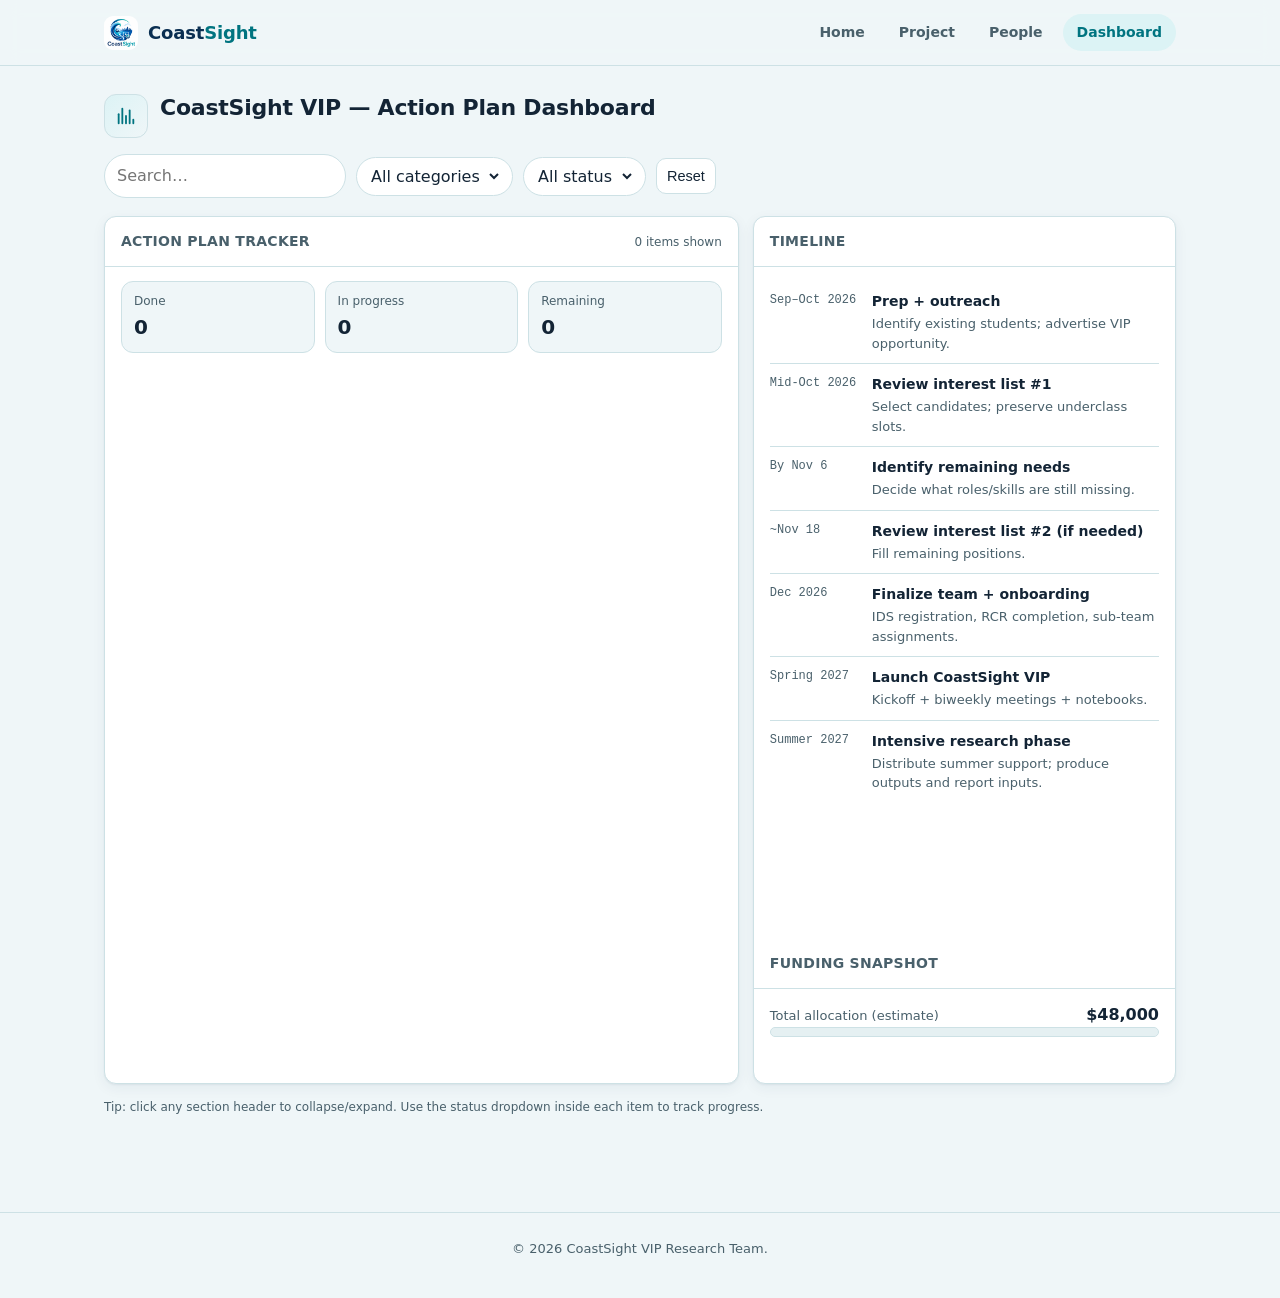
==== dashboard/index.html @ 3f614a1f "fix css" ====
<!doctype html>
<html lang="en">
<head>
  <meta charset="utf-8" />
  <meta name="viewport" content="width=device-width,initial-scale=1" />
  <title>Action Plan Dashboard — CoastSight</title>
  <meta name="description" content="Live task tracker, timeline, and funding snapshot for the CoastSight VIP research team." />
  <link rel="icon" href="../assets/logo-small.png" />
  <link rel="stylesheet" href="../assets/style.css" />
  <style>
    :root{
      --surface:#FFFFFF; --surface2:#E5F0F2; --border:#CDE1E5;
      --text:#132435; --muted:#49606B; --blue:#007480; --blueSoft:#DCF3F5;
      --green:#307855; --greenSoft:#E3F3EB; --orange:#965B27; --orangeSoft:#F8E9DA;
      --red:#BF392C; --redSoft:#FBE6E3;
      --radius:12px;
      --shadow:0 1px 2px rgba(10,47,82,.06), 0 4px 14px rgba(10,47,82,.06);
      --mono: ui-monospace, SFMono-Regular, Menlo, Monaco, Consolas, "Liberation Mono", "Courier New", monospace;
    }
    body{ line-height:1.5; }
    .wrap{ max-width:1120px; margin:0 auto; padding:28px 24px 48px; }
    .crumbs{ font-size:13px; color:var(--muted); margin-bottom:14px; }
    .crumbs a{ text-decoration:none; color:var(--muted); }
    .crumbs a:hover{ color:var(--blue); }

    .pageintro{
      display:flex; gap:16px; align-items:flex-start; justify-content:space-between;
      margin-bottom:18px; flex-wrap:wrap;
    }
    .title{ display:flex; gap:12px; align-items:flex-start; }
    .mark{
      width:44px; height:44px; border-radius:12px;
      background:linear-gradient(135deg, var(--blueSoft), transparent);
      border:1px solid var(--border);
      display:grid; place-items:center;
    }
    .mark svg{ width:22px; height:22px; color:var(--blue); }
    h1{ font-size:22px; line-height:1.25; margin:0; letter-spacing:-.01em; }
    .sub{ color:var(--muted); font-size:14px; margin-top:6px; }

    .toolbar{
      display:flex; gap:10px; align-items:center; flex-wrap:wrap; justify-content:flex-end;
    }
    .pill{
      background:var(--surface); border:1px solid var(--border); border-radius:999px;
      padding:8px 10px; display:flex; gap:8px; align-items:center;
    }
    .pill input, .pill select{
      font:inherit; color:var(--text); background:transparent; border:0; outline:0;
    }
    .pill input{ width:220px; }
    .pill select{ padding-right:6px; }
    .btn{
      border:1px solid var(--border); background:var(--surface); color:var(--text);
      border-radius:10px; padding:9px 10px; cursor:pointer;
      box-shadow:none; font-weight:500;
    }
    .btn:hover{ background:var(--surface2); }

    .grid{ display:grid; grid-template-columns: 1.2fr .8fr; gap:14px; margin-top:14px; }
    @media (max-width: 980px){ .grid{ grid-template-columns:1fr; } .pill input{ width:160px; } }

    .card{
      background:var(--surface); border:1px solid var(--border); border-radius:var(--radius);
      box-shadow:var(--shadow); overflow:hidden; padding:0;
    }
    .cardHead{ padding:14px 16px; display:flex; justify-content:space-between; align-items:center; gap:10px; border-bottom:1px solid var(--border); }
    .cardHead h2{ margin:0; font-size:14px; letter-spacing:.02em; text-transform:uppercase; color:var(--muted); }

    .bottomSection {
      margin-top: 120px; /* ≈ height of the two removed rows + bars + note line */
      margin-bottom: 30px;
    }

    .metrics{ display:grid; grid-template-columns: repeat(3, 1fr); gap:10px; padding:14px 16px; }
    .metric{ background:var(--bg); border:1px solid var(--border); border-radius:12px; padding:10px 12px; }
    .metric .k{ font-size:12px; color:var(--muted); }
    .metric .v{ font-size:20px; font-weight:650; margin-top:2px; letter-spacing:-.02em; }

    .list{ padding:4px 6px 10px; }
    details{ border-radius:12px; margin:8px; border:1px solid var(--border); background:var(--bg); }
    summary{
      list-style:none; cursor:pointer; padding:12px 12px; display:flex; align-items:center; justify-content:space-between; gap:10px;
    }
    summary::-webkit-details-marker{ display:none; }
    .sumLeft{ display:flex; align-items:center; gap:10px; min-width:0; }
    .tag{ font-size:12px; padding:4px 8px; border-radius:999px; border:1px solid var(--border); background:var(--surface); color:var(--muted); white-space:nowrap; }
    .sumTitle{ font-weight:600; font-size:14px; overflow:hidden; text-overflow:ellipsis; white-space:nowrap; }
    .sumMeta{ display:flex; gap:8px; align-items:center; }

    .items{ padding:0 12px 12px; display:grid; gap:8px; }
    .item{
      display:grid; grid-template-columns: 20px 1fr; gap:10px; align-items:flex-start;
      padding:10px 10px; border-radius:12px; border:1px solid var(--border); background:var(--surface);
    }
    .item input[type="checkbox"]{ width:18px; height:18px; margin-top:2px; }
    .itemTitle{ font-weight:600; font-size:14px; }
    .itemDesc{ font-size:13px; color:var(--muted); margin-top:2px; }
    .itemRow{ display:flex; gap:8px; flex-wrap:wrap; margin-top:8px; align-items:center; }
    .select{
      border:1px solid var(--border); background:var(--bg); color:var(--text);
      border-radius:10px; padding:6px 8px; font:inherit; font-size:13px;
    }
    .small{ font-size:12px; color:var(--muted); }

    .statusBadge{ font-size:12px; padding:4px 8px; border-radius:999px; border:1px solid transparent; }
    .sTodo{ background:var(--orangeSoft); border-color:color-mix(in srgb, var(--orange) 35%, transparent); color:var(--orange); }
    .sDoing{ background:var(--blueSoft); border-color:color-mix(in srgb, var(--blue) 35%, transparent); color:var(--blue); }
    .sDone{ background:var(--greenSoft); border-color:color-mix(in srgb, var(--green) 35%, transparent); color:var(--green); }
    .sBlocked{ background:var(--redSoft); border-color:color-mix(in srgb, var(--red) 35%, transparent); color:var(--red); }

    .timeline{ padding:14px 16px 16px; }
    .tItem{ display:grid; grid-template-columns: 92px 1fr; gap:10px; padding:10px 0; border-bottom:1px solid var(--border); }
    .tItem:last-child{ border-bottom:0; }
    .tWhen{ font-family:var(--mono); font-size:12px; color:var(--muted); }
    .tWhat{ font-size:14px; font-weight:600; }
    .tNote{ font-size:13px; color:var(--muted); margin-top:2px; }

    .budget{ padding:14px 16px 16px; display:grid; gap:12px; }
    .bar{ height:10px; border-radius:999px; background:var(--surface2); overflow:hidden; border:1px solid var(--border); }
    .bar > div{ height:100%; background:var(--blue); width:0%; }
    .bRow{ display:flex; justify-content:space-between; gap:10px; align-items:baseline; }
    .bRow .k{ color:var(--muted); font-size:13px; }
    .bRow .v{ font-weight:650; }
    .note{ font-size:12px; color:var(--muted); }

    .pagefooter{ margin-top:14px; color:var(--muted); font-size:12px; }
    .srOnly{ position:absolute; left:-9999px; }
  </style>
</head>
<body>

  <header class="site-header">
    <nav class="site-nav">
      <a class="brand" href="https://speedlab-git.github.io/coastsight/index.html">
        <img src="../assets/logo-small.png" alt="CoastSight logo" />
        <span class="word"><b>Coast</b><span>Sight</span></span>
      </a>
      <div class="nav-links">
        <a href="../index.html">Home</a>
        <a href="../project/index.html">Project</a>
        <a href="../people/index.html">People</a>
        <a href="../dashboard/index.html" class="active">Dashboard</a>
      </div>
    </nav>
  </header>

  <div class="wrap">

    <div class="pageintro">
      <div class="title">
        <div class="mark" aria-hidden="true">
          <svg viewBox="0 0 24 24" fill="none" stroke="currentColor" stroke-width="2" stroke-linecap="round" stroke-linejoin="round">
            <path d="M4 20V10"/>
            <path d="M8 20V4"/>
            <path d="M12 20v-8"/>
            <path d="M16 20V6"/>
            <path d="M20 20v-4"/>
          </svg>
        </div>
        <div>
          <h1>CoastSight VIP — Action Plan Dashboard</h1>
        </div>
      </div>

      <div class="toolbar" role="region" aria-label="Dashboard controls">
        <div class="pill" title="Search tasks and milestones">
          <label class="srOnly" for="q">Search</label>
          <input id="q" placeholder="Search…" autocomplete="off" />
        </div>
        <div class="pill" title="Filter by category">
          <label class="srOnly" for="cat">Category</label>
          <select id="cat">
            <option value="all">All categories</option>
            <option value="Immediate">Immediate</option>
            <option value="Recruitment">Recruitment</option>
            <option value="Launch">Launch</option>
            <option value="Summer">Summer</option>
            <option value="Budget">Budget</option>
          </select>
        </div>
        <div class="pill" title="Filter by status">
          <label class="srOnly" for="status">Status</label>
          <select id="status">
            <option value="all">All status</option>
            <option value="Todo">Todo</option>
            <option value="Doing">Doing</option>
            <option value="Done">Done</option>
            <option value="Blocked">Blocked</option>
          </select>
        </div>
        <button class="btn" id="reset">Reset</button>
      </div>
    </div>

    <div class="grid">
      <section class="card" aria-label="Task tracker">
        <div class="cardHead">
          <h2>Action plan tracker</h2>
          <div class="small"><span id="count">0</span> items shown</div>
        </div>
        <div class="metrics" aria-label="Progress metrics">
          <div class="metric"><div class="k">Done</div><div class="v" id="mDone">0</div></div>
          <div class="metric"><div class="k">In progress</div><div class="v" id="mDoing">0</div></div>
          <div class="metric"><div class="k">Remaining</div><div class="v" id="mTodo">0</div></div>
        </div>
        <div class="list" id="taskList"></div>
      </section>

      <aside class="card" aria-label="Timeline and budget">
        <div class="cardHead"><h2>Timeline</h2></div>
        <div class="timeline" id="timeline"></div>

        <div class="bottomSection">
          <div class="cardHead"><h2>Funding snapshot</h2></div>
          <div class="budget">
            <div>
              <div class="bRow"><div class="k">Total allocation (estimate)</div><div class="v" id="bTotal">$48,000</div></div>
              <div class="bar" aria-hidden="true"><div id="bTotalBar"></div></div>
            </div>
          </div>
        </div>
      </aside>
    </div>

    <div class="pagefooter">
      Tip: click any section header to collapse/expand. Use the status dropdown inside each item to track progress.
    </div>
  </div>

  <footer class="site-footer">
    <div class="container">
      <div>© 2026 CoastSight VIP Research Team.</div>
    </div>
  </footer>

<script>
(() => {
  const STORAGE_KEY = 'coastsight_vip_dashboard_v1';

  const DEFAULT = {
    budget: { total: 48000, mentor: 1500, travel: 0 },
    tasks: [
      // Immediate
      { id:'compliance', cat:'Immediate', title:'Confirm compliance "green check" status', desc:'Verify IRB/IACUC/IBC or exemption; required before spending.', status:'Done', done:true },
      { id:'budget-confirm', cat:'Budget', title:'Confirm exact budget + spending deadlines', desc:'Cost-share vs FIPSE deadlines; verify final total with Yami.', status:'Todo', done:false },
      { id:'peer-mentor', cat:'Immediate', title:'Select a paid peer mentor', desc:'~$1,500; ~5 hrs/week; liaison + onboarding + reminders.', status:'Todo', done:false },
      { id:'existing-students', cat:'Immediate', title:'Identify existing students as initial leaders', desc:'Optionally send names directly to VIP office.', status:'Todo', done:false },
      { id:'half-semester', cat:'Immediate', title:'Notify VIP office if any senior needs half-semester start', desc:'Enable second-half Fall 2026 participation to meet 2-semester requirement.', status:'Todo', done:false },

      // Recruitment
      { id:'review-list-1', cat:'Recruitment', title:'Review first interest list (mid-October)', desc:'Mark accepts; ensure 5–7 freshmen/sophomores reserved.', status:'Todo', done:false },
      { id:'review-list-2', cat:'Recruitment', title:'Review second candidate group (around Nov 18, if needed)', desc:'Fill remaining needs; confirm team size ~12–20.', status:'Todo', done:false },
      { id:'finalize-team', cat:'Recruitment', title:'Finalize team in December', desc:'Confirm IDS registration, RCR, assignments, onboarding plan.', status:'Todo', done:false },

      // Launch
      { id:'kickoff', cat:'Launch', title:'Run Spring 2027 kickoff meeting', desc:'Set meeting calendar, roles, sub-teams, and initial deliverables.', status:'Todo', done:false },
      { id:'biweekly', cat:'Launch', title:'Run biweekly meetings (60 min format)', desc:'Announcements, sub-team updates, coordination, research discussion/training.', status:'Todo', done:false },
      { id:'notebooks', cat:'Launch', title:'Establish weekly research notebook expectations', desc:'Weekly entry: work, experiments, results, papers, issues, outputs, next steps.', status:'Todo', done:false },

      // Summer
      { id:'summer-plan', cat:'Summer', title:'Plan Summer 2027 support distribution', desc:'Consider many small awards vs few large awards; align with project maturity.', status:'Todo', done:false },
      { id:'annual-report', cat:'Summer', title:'Prepare annual report (next summer)', desc:'Track students, outputs, grants, datasets/software, partnerships, lessons learned.', status:'Todo', done:false },
    ],
    timeline: [
      { when:'Sep–Oct 2026', what:'Prep + outreach', note:'Identify existing students; advertise VIP opportunity.' },
      { when:'Mid-Oct 2026', what:'Review interest list #1', note:'Select candidates; preserve underclass slots.' },
      { when:'By Nov 6', what:'Identify remaining needs', note:'Decide what roles/skills are still missing.' },
      { when:'~Nov 18', what:'Review interest list #2 (if needed)', note:'Fill remaining positions.' },
      { when:'Dec 2026', what:'Finalize team + onboarding', note:'IDS registration, RCR completion, sub-team assignments.' },
      { when:'Spring 2027', what:'Launch CoastSight VIP', note:'Kickoff + biweekly meetings + notebooks.' },
      { when:'Summer 2027', what:'Intensive research phase', note:'Distribute summer support; produce outputs and report inputs.' },
    ]
  };

  const el = (id) => document.getElementById(id);
  const qEl = el('q');
  const catEl = el('cat');
  const statusEl = el('status');
  const resetEl = el('reset');

  function loadState(){
    try{
      const raw = localStorage.getItem(STORAGE_KEY);
      if(!raw) return structuredClone(DEFAULT);
      const parsed = JSON.parse(raw);
      return {
        budget: { ...DEFAULT.budget, ...(parsed.budget||{}) },
        tasks: Array.isArray(parsed.tasks) ? parsed.tasks : structuredClone(DEFAULT.tasks),
        timeline: Array.isArray(parsed.timeline) ? parsed.timeline : structuredClone(DEFAULT.timeline),
      };
    } catch { return structuredClone(DEFAULT); }
  }

  function saveState(){ localStorage.setItem(STORAGE_KEY, JSON.stringify(state)); }

  function badge(status){
    const cls = status==='Done'?'sDone': status==='Doing'?'sDoing': status==='Blocked'?'sBlocked':'sTodo';
    return `<span class="statusBadge ${cls}">${status}</span>`;
  }

  function computeMetrics(tasks){
    const done = tasks.filter(t=>t.status==='Done').length;
    const doing = tasks.filter(t=>t.status==='Doing').length;
    const todo = tasks.filter(t=>t.status!=='Done').length - doing; // remaining excluding doing
    return { done, doing, todo };
  }

  function renderTimeline(){
    const host = el('timeline');
    host.innerHTML = state.timeline.map(t => `
      <div class="tItem">
        <div class="tWhen">${escapeHtml(t.when)}</div>
        <div>
          <div class="tWhat">${escapeHtml(t.what)}</div>
          <div class="tNote">${escapeHtml(t.note||'')}</div>
        </div>
      </div>
    `).join('');
  }

  function renderBudget(){
    const { total, mentor, travel } = state.budget;
    el('bTotal').textContent = money(total);
    el('bMentor').textContent = money(mentor);
    el('bTravel').textContent = money(travel);

    const pct = (v) => Math.max(0, Math.min(100, total ? (v/total*100) : 0));
    el('bTotalBar').style.width = '100%';
    el('bMentorBar').style.width = pct(mentor) + '%';
    el('bTravelBar').style.width = pct(travel) + '%';
  }

  function filterTasks(){
    const q = (qEl.value||'').trim().toLowerCase();
    const cat = catEl.value;
    const st = statusEl.value;
    return state.tasks.filter(t => {
      const matchQ = !q || (t.title+t.desc+t.cat).toLowerCase().includes(q);
      const matchCat = cat==='all' || t.cat===cat;
      const matchSt = st==='all' || t.status===st;
      return matchQ && matchCat && matchSt;
    });
  }

  function renderTasks(){
    const tasks = filterTasks();
    const host = el('taskList');

    const grouped = groupBy(tasks, t=>t.cat);
    const order = ['Immediate','Recruitment','Launch','Summer','Budget'];

    host.innerHTML = order
      .filter(cat => grouped[cat]?.length)
      .map(cat => {
        const items = grouped[cat];
        const open = cat==='Immediate';
        return `
          <details ${open?'open':''} data-cat="${cat}">
            <summary>
              <div class="sumLeft">
                <span class="tag">${escapeHtml(cat)}</span>
                <div class="sumTitle">${items.length} item${items.length===1?'':'s'}</div>
              </div>
              <div class="sumMeta small">${badge(catStatus(items))}</div>
            </summary>
            <div class="items">
              ${items.map(renderTask).join('')}
            </div>
          </details>
        `;
      }).join('');

    el('count').textContent = tasks.length;

    const m = computeMetrics(state.tasks);
    el('mDone').textContent = m.done;
    el('mDoing').textContent = m.doing;
    el('mTodo').textContent = m.todo;

    // wire task events
    host.querySelectorAll('[data-task-id]').forEach(row => {
      const id = row.getAttribute('data-task-id');
      const t = state.tasks.find(x => x.id===id);
      if(!t) return;

      const cb = row.querySelector('input[type="checkbox"]');
      const sel = row.querySelector('select');
      const title = row.querySelector('[contenteditable="true"]');
      const desc = row.querySelector('[data-desc][contenteditable="true"]');

      cb.addEventListener('change', () => {
        t.done = cb.checked;
        t.status = cb.checked ? 'Done' : (t.status==='Done' ? 'Todo' : t.status);
        sel.value = t.status;
        saveState();
        renderTasks();
      });

      sel.addEventListener('change', () => {
        t.status = sel.value;
        t.done = (t.status==='Done');
        cb.checked = t.done;
        saveState();
        renderTasks();
      });

      const onEdit = (node, key) => {
        node.addEventListener('blur', () => {
          t[key] = node.textContent.trim();
          saveState();
          renderTasks();
        });
        node.addEventListener('keydown', (e) => {
          if(e.key==='Enter') { e.preventDefault(); node.blur(); }
        });
      };
      onEdit(title, 'title');
      onEdit(desc, 'desc');
    });
  }

  function renderTask(t){
    return `
      <div class="item" data-task-id="${escapeAttr(t.id)}">
        <input type="checkbox" ${t.status==='Done' || t.done ? 'checked' : ''} aria-label="Mark done" />
        <div>
          <div class="itemTitle" contenteditable="true" spellcheck="false">${escapeHtml(t.title)}</div>
          <div class="itemDesc" data-desc contenteditable="true" spellcheck="false">${escapeHtml(t.desc||'')}</div>
          <div class="itemRow">
            <span class="tag">${escapeHtml(t.cat)}</span>
            <select class="select" aria-label="Status">
              ${['Todo','Doing','Done','Blocked'].map(s => `<option ${s===t.status?'selected':''}>${s}</option>`).join('')}
            </select>
            <span class="small">id: <span style="font-family:var(--mono)">${escapeHtml(t.id)}</span></span>
          </div>
        </div>
      </div>
    `;
  }

  function catStatus(items){
    if(items.every(i=>i.status==='Done')) return 'Done';
    if(items.some(i=>i.status==='Blocked')) return 'Blocked';
    if(items.some(i=>i.status==='Doing')) return 'Doing';
    return 'Todo';
  }

  function groupBy(arr, fn){
    return arr.reduce((acc, x) => {
      const k = fn(x);
      acc[k] = acc[k] || [];
      acc[k].push(x);
      return acc;
    }, {});
  }

  function money(v){
    return new Intl.NumberFormat('en-US', { style:'currency', currency:'USD', maximumFractionDigits:0 }).format(v||0);
  }

  function escapeHtml(s){
    return String(s||'').replace(/[&<>"']/g, c => ({'&':'&amp;','<':'&lt;','>':'&gt;','"':'&quot;',"'":'&#39;'}[c]));
  }
  function escapeAttr(s){
    return escapeHtml(s).replace(/\s/g,'_');
  }

  let state = loadState();

  function rerenderAll(){
    renderTimeline();
    renderBudget();
    renderTasks();
  }

  [qEl, catEl, statusEl].forEach(x => x.addEventListener('input', renderTasks));

  resetEl.addEventListener('click', () => {
    if(!confirm('Reset all dashboard edits to defaults?')) return;
    localStorage.removeItem(STORAGE_KEY);
    state = loadState();
    qEl.value=''; catEl.value='all'; statusEl.value='all';
    rerenderAll();
  });

  rerenderAll();
})();
</script>
</body>
</html>
---- assets/style.css ----
/* ============================================================
   CoastSight — shared design tokens & site chrome
   Used by index.html, project/index.html, dashboard/index.html
   ============================================================ */

:root{
  --navy:#0A2F52;
  --navy-2:#0E3E6B;
  --teal:#007480;
  --teal-2:#0BC0CF;
  --tealSoft:#DCF3F5;
  --navySoft:#E1EAF3;
  --bg:#EFF6F8;
  --surface:#FFFFFF;
  --surface2:#E5F0F2;
  --border:#CDE1E5;
  --text:#132435;
  --muted:#49606B;
  --radius:14px;
  --radius-sm:10px;
  --shadow:0 1px 2px rgba(10,47,82,.07), 0 10px 28px rgba(10,47,82,.08);
  --sans: ui-sans-serif, system-ui, -apple-system, "Segoe UI", Roboto, Arial, "Noto Sans", sans-serif;
  --maxw: 1120px;
}

*{ box-sizing:border-box; }
html{ color-scheme:light; }
html,body{ margin:0; }
body{
  font-family:var(--sans); color:var(--text); background:var(--bg);
  line-height:1.55; -webkit-font-smoothing:antialiased;
}
img{ max-width:100%; display:block; }
a{ color:inherit; }
.container{ max-width:var(--maxw); margin:0 auto; padding:0 24px; }

/* ---------- Site header / nav ---------- */
.site-header{
  position:sticky; top:0; z-index:20;
  background:color-mix(in srgb, var(--bg) 88%, transparent);
  backdrop-filter:saturate(180%) blur(10px);
  border-bottom:1px solid var(--border);
}
.site-nav{
  max-width:var(--maxw); margin:0 auto; padding:14px 24px;
  display:flex; align-items:center; justify-content:space-between; gap:16px;
}
.brand{ display:flex; align-items:center; gap:10px; text-decoration:none; }
.brand img{ width:34px; height:34px; border-radius:9px; }
.brand .word{ font-size:18px; font-weight:700; letter-spacing:-.01em; }
.brand .word b{ color:var(--navy); font-weight:800; }
.brand .word span{ color:var(--teal); font-weight:800; }

.nav-links{ display:flex; gap:6px; align-items:center; flex-wrap:wrap; }
.nav-links a{
  text-decoration:none; font-size:14px; font-weight:600; color:var(--muted);
  padding:8px 14px; border-radius:999px; transition:background .15s,color .15s;
}
.nav-links a:hover{ background:var(--surface2); color:var(--text); }
.nav-links a.active{ background:var(--tealSoft); color:var(--teal); }

/* ---------- Footer ---------- */
.site-footer{
  border-top:1px solid var(--border); margin-top:48px; align-items:center;
}
.site-footer .container{
  padding:26px 24px 40px; display:flex; flex-wrap:wrap; gap:12px;
  align-items:center; justify-content:center; color:var(--muted); font-size:13px;
}

.site-footer .double-container{
  padding:26px 24px 40px; display:flex; flex-wrap:wrap; gap:12px;
  align-items:center; justify-content:space-between; color:var(--muted); font-size:13px;
}
.site-footer a{ color:var(--muted); text-decoration:none; }
.site-footer a:hover{ color:var(--teal); }
.foot-links{ display:flex; gap:16px; flex-wrap:wrap; }

/* ---------- Generic building blocks ---------- */
.eyebrow{
  display:inline-flex; align-items:center; gap:8px; font-size:12.5px; font-weight:700;
  letter-spacing:.04em; text-transform:uppercase; color:var(--teal);
  background:var(--tealSoft); border-radius:999px; padding:6px 12px; margin-bottom:14px;
}
.section{ padding:56px 0; }
.section-head{ margin-bottom:32px; }
.section-head h2{ font-size:28px; letter-spacing:-.02em; margin:0 0 10px; }
.section-head p{ color:var(--muted); margin:0; font-size:15.5px; }

.card{
  background:var(--surface); border:1px solid var(--border); border-radius:var(--radius);
  box-shadow:var(--shadow); padding:22px;
}

.btn{
  display:inline-flex; align-items:center; gap:8px; font-weight:650; font-size:14.5px;
  text-decoration:none; padding:11px 18px; border-radius:999px; border:1px solid transparent;
  transition:transform .12s, box-shadow .12s, background .15s;
}
.btn-primary{ background:linear-gradient(135deg, var(--navy), var(--teal)); color:#fff; }
.btn-primary:hover{ transform:translateY(-1px); box-shadow:0 8px 18px rgba(10,47,82,.25); }
.btn-ghost{ background:var(--surface); border-color:var(--border); color:var(--text); }
.btn-ghost:hover{ background:var(--surface2); }

.grid-2{ display:grid; grid-template-columns:1fr 1fr; gap:18px; }
.grid-3{ display:grid; grid-template-columns:repeat(3,1fr); gap:18px; }
.grid-5{ display:grid; grid-template-columns:repeat(5,1fr); gap:16px; }
@media (max-width:900px){
  .grid-3{ grid-template-columns:1fr 1fr; }
  .grid-5{ grid-template-columns:1fr 1fr; }
}
@media (max-width:640px){
  .grid-2, .grid-3, .grid-5{ grid-template-columns:1fr; }
  .site-nav{ flex-direction:row; }
  .nav-links a{ padding:7px 10px; font-size:13px; }
  .brand .word{ display:none; }
}

.icon-tile{
  width:42px; height:42px; border-radius:11px; display:grid; place-items:center;
  background:var(--navySoft); flex:0 0 auto;
}
.icon-tile svg{ width:22px; height:22px; color:var(--navy); }
.icon-tile.teal{ background:var(--tealSoft); }
.icon-tile.teal svg{ color:var(--teal); }
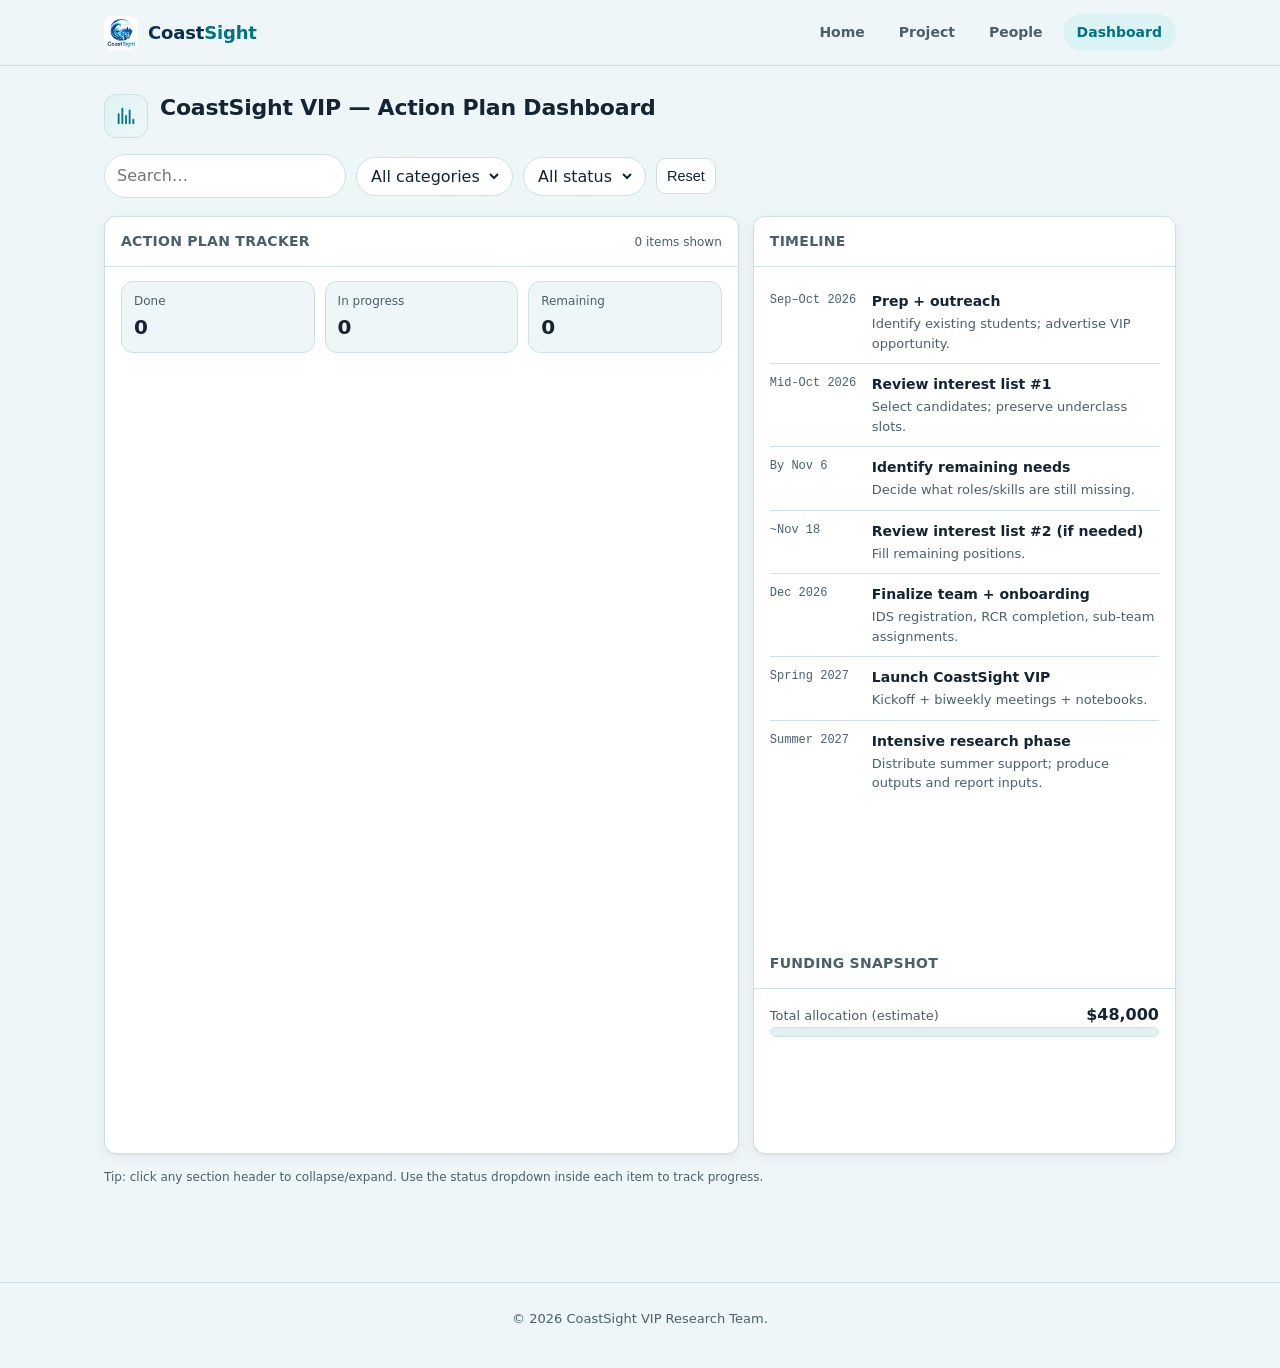
==== commit f5cbe4d9: "fix css" ====
--- a/dashboard/index.html
+++ b/dashboard/index.html
@@ -69,7 +69,7 @@
 
     .bottomSection {
       margin-top: 120px; /* ≈ height of the two removed rows + bars + note line */
-      margin-bottom: 30px;
+      margin-bottom: 100px;
     }
 
     .metrics{ display:grid; grid-template-columns: repeat(3, 1fr); gap:10px; padding:14px 16px; }
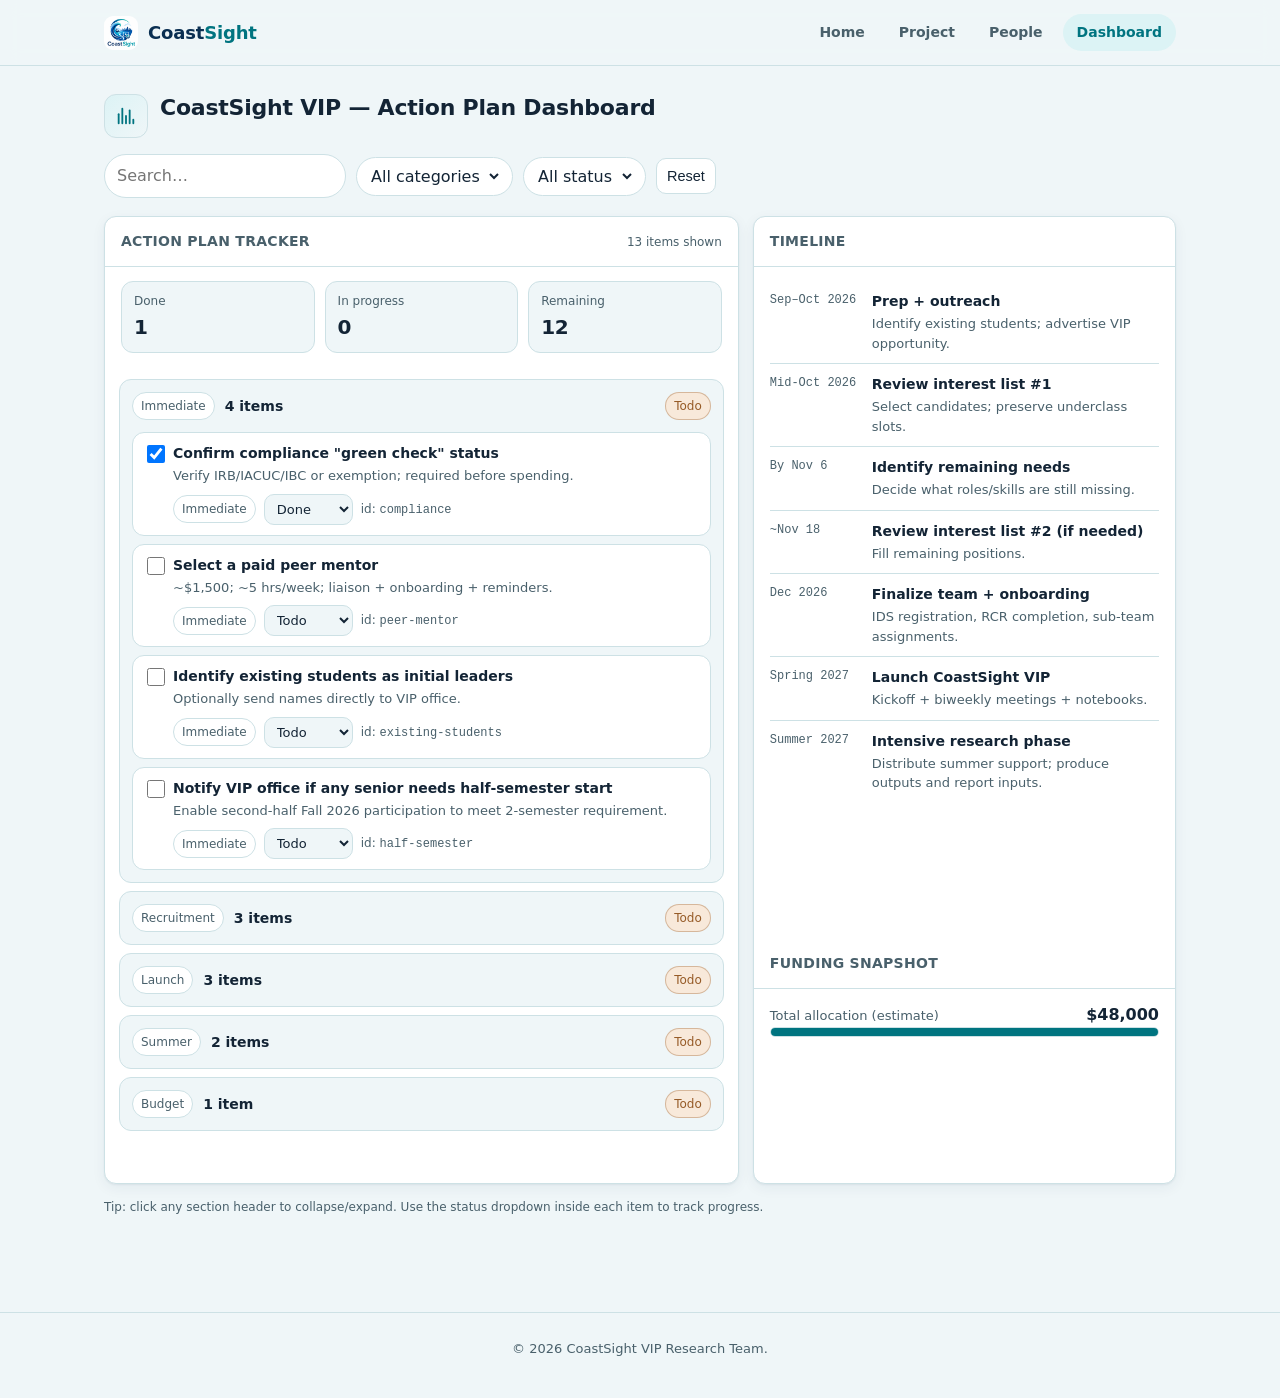
==== commit efd56873: "fix dashbord" ====
--- a/dashboard/index.html
+++ b/dashboard/index.html
@@ -69,7 +69,7 @@
 
     .bottomSection {
       margin-top: 120px; /* ≈ height of the two removed rows + bars + note line */
-      margin-bottom: 100px;
+      margin-bottom: 130px;
     }
 
     .metrics{ display:grid; grid-template-columns: repeat(3, 1fr); gap:10px; padding:14px 16px; }
@@ -320,15 +320,9 @@
   }
 
   function renderBudget(){
-    const { total, mentor, travel } = state.budget;
+    const { total } = state.budget;
     el('bTotal').textContent = money(total);
-    el('bMentor').textContent = money(mentor);
-    el('bTravel').textContent = money(travel);
-
-    const pct = (v) => Math.max(0, Math.min(100, total ? (v/total*100) : 0));
     el('bTotalBar').style.width = '100%';
-    el('bMentorBar').style.width = pct(mentor) + '%';
-    el('bTravelBar').style.width = pct(travel) + '%';
   }
 
   function filterTasks(){
@@ -468,6 +462,11 @@
 
   let state = loadState();
 
+  // Ensure dashboard loads with unfiltered views.
+  qEl.value = '';
+  catEl.value = 'all';
+  statusEl.value = 'all';
+
   function rerenderAll(){
     renderTimeline();
     renderBudget();
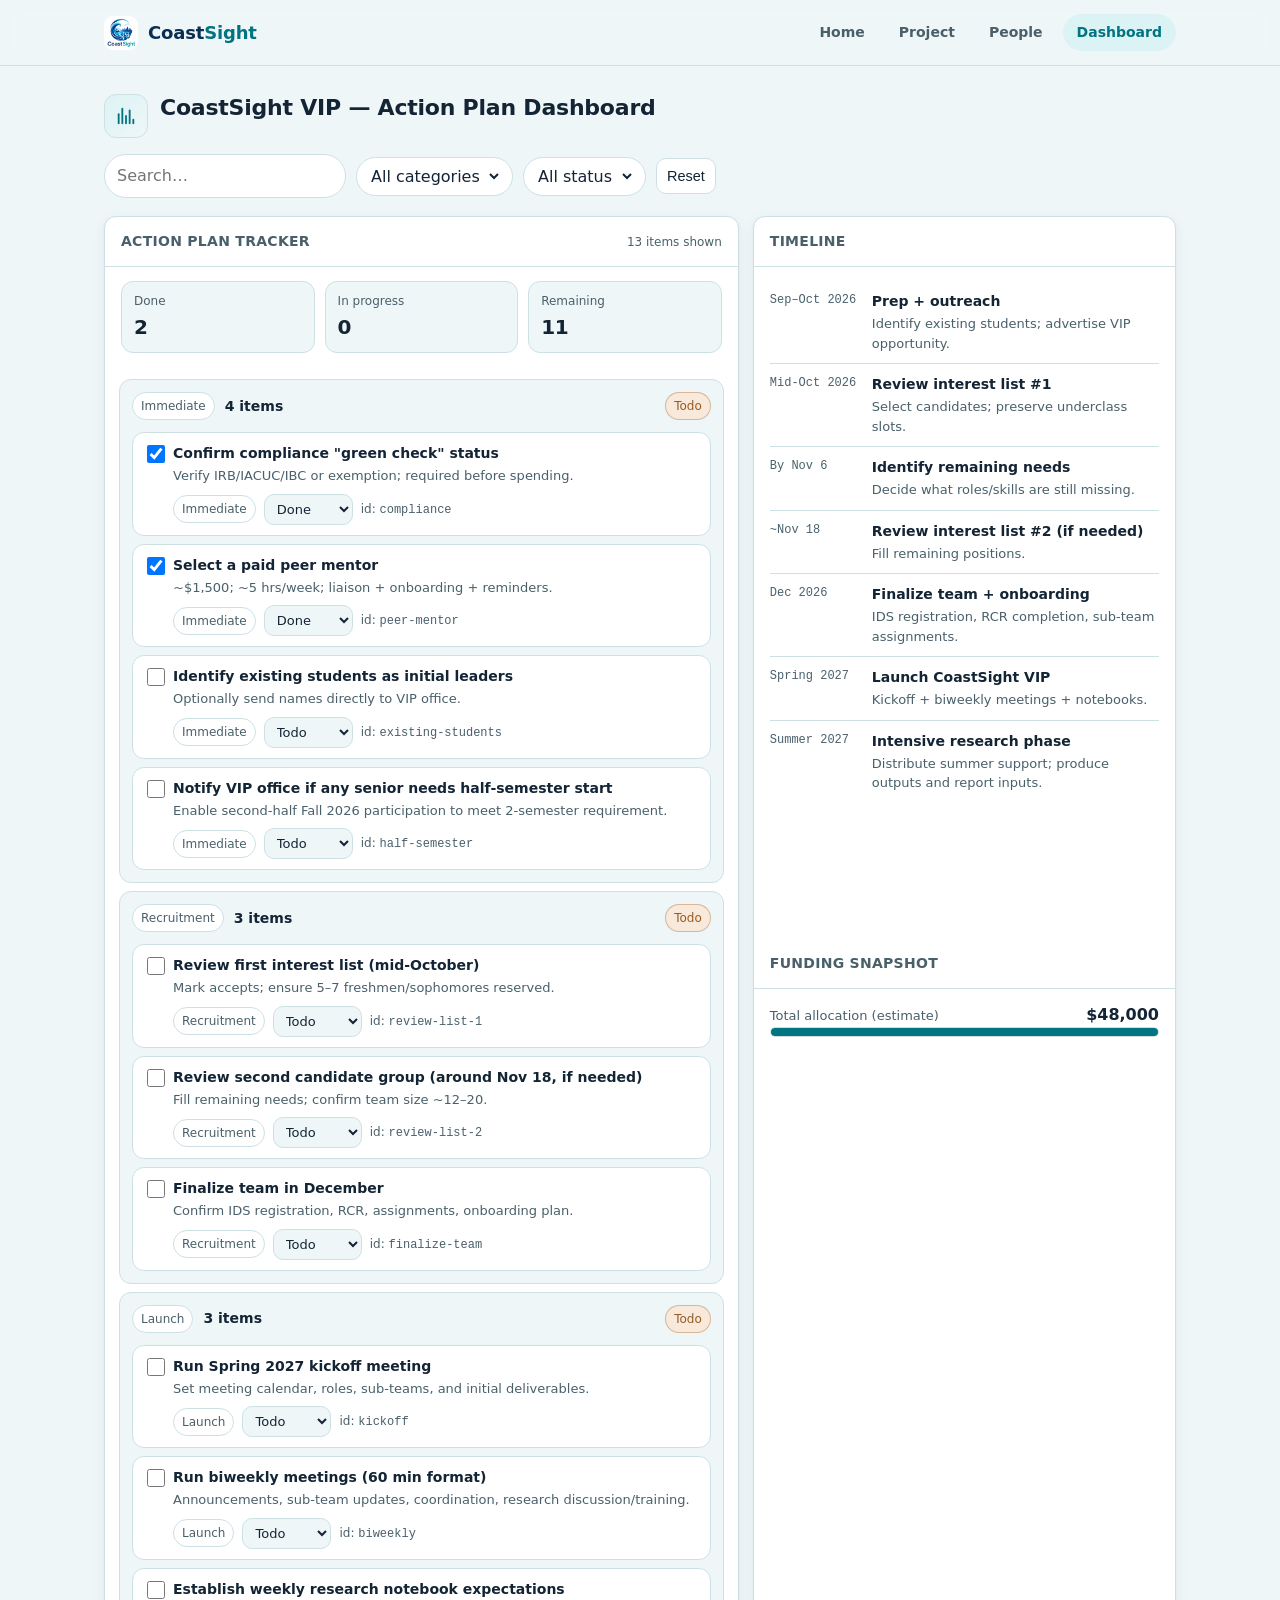
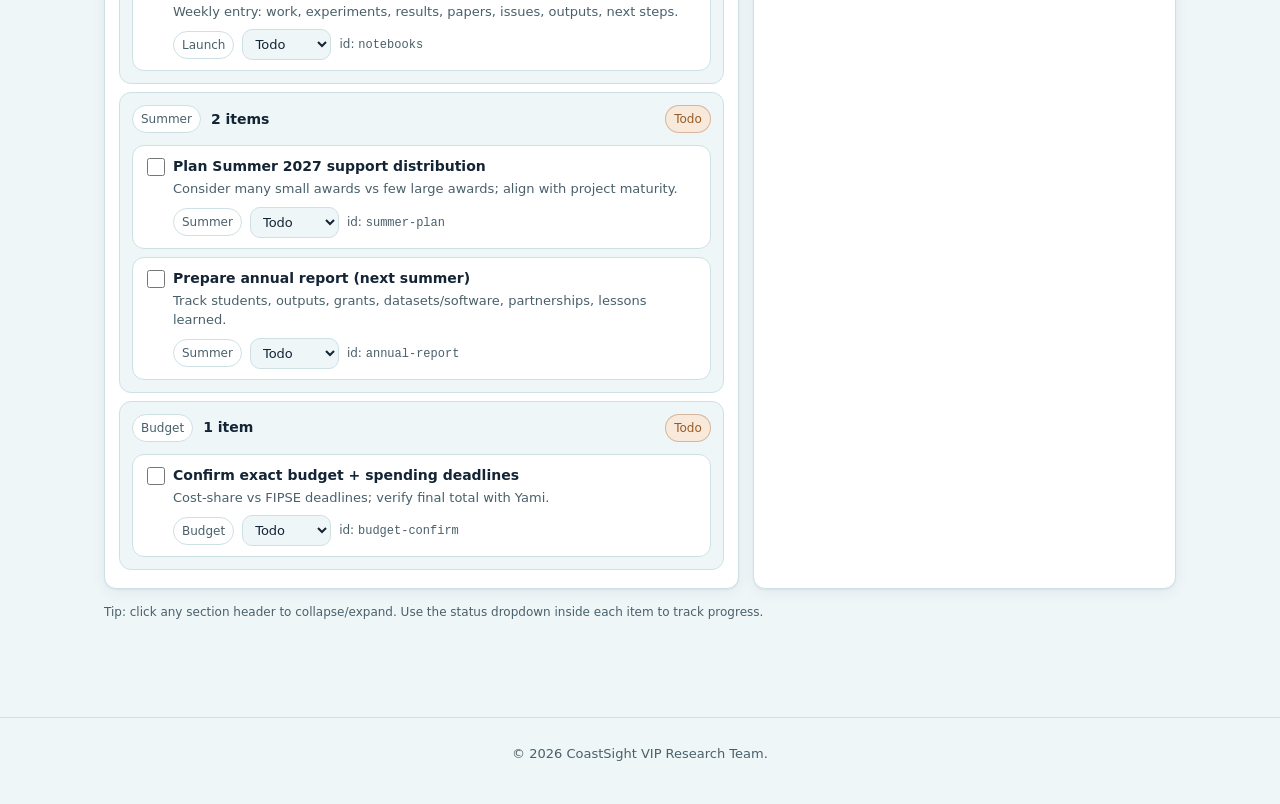
==== commit 86d76808: "Dashboard: mark peer mentor done, expand all sections by default Bump the storage key so returning v" ====
--- a/dashboard/index.html
+++ b/dashboard/index.html
@@ -59,6 +59,11 @@
 
     .grid{ display:grid; grid-template-columns: 1.2fr .8fr; gap:14px; margin-top:14px; }
     @media (max-width: 980px){ .grid{ grid-template-columns:1fr; } .pill input{ width:160px; } }
+    @media (max-width: 640px){
+      .wrap{ padding:20px 16px 32px; }
+      .toolbar{ justify-content:flex-start; }
+      .pill input{ width:120px; }
+    }
 
     .card{
       background:var(--surface); border:1px solid var(--border); border-radius:var(--radius);
@@ -236,7 +241,7 @@
 
 <script>
 (() => {
-  const STORAGE_KEY = 'coastsight_vip_dashboard_v1';
+  const STORAGE_KEY = 'coastsight_vip_dashboard_v2';
 
   const DEFAULT = {
     budget: { total: 48000, mentor: 1500, travel: 0 },
@@ -244,7 +249,7 @@
       // Immediate
       { id:'compliance', cat:'Immediate', title:'Confirm compliance "green check" status', desc:'Verify IRB/IACUC/IBC or exemption; required before spending.', status:'Done', done:true },
       { id:'budget-confirm', cat:'Budget', title:'Confirm exact budget + spending deadlines', desc:'Cost-share vs FIPSE deadlines; verify final total with Yami.', status:'Todo', done:false },
-      { id:'peer-mentor', cat:'Immediate', title:'Select a paid peer mentor', desc:'~$1,500; ~5 hrs/week; liaison + onboarding + reminders.', status:'Todo', done:false },
+      { id:'peer-mentor', cat:'Immediate', title:'Select a paid peer mentor', desc:'~$1,500; ~5 hrs/week; liaison + onboarding + reminders.', status:'Done', done:true },
       { id:'existing-students', cat:'Immediate', title:'Identify existing students as initial leaders', desc:'Optionally send names directly to VIP office.', status:'Todo', done:false },
       { id:'half-semester', cat:'Immediate', title:'Notify VIP office if any senior needs half-semester start', desc:'Enable second-half Fall 2026 participation to meet 2-semester requirement.', status:'Todo', done:false },
 
@@ -348,7 +353,7 @@
       .filter(cat => grouped[cat]?.length)
       .map(cat => {
         const items = grouped[cat];
-        const open = cat==='Immediate';
+        const open = true; // all sections expanded by default
         return `
           <details ${open?'open':''} data-cat="${cat}">
             <summary>
--- a/assets/style.css
+++ b/assets/style.css
@@ -111,9 +111,11 @@
 }
 @media (max-width:640px){
   .grid-2, .grid-3, .grid-5{ grid-template-columns:1fr; }
-  .site-nav{ flex-direction:row; }
+  .site-nav{ flex-direction:row; padding:12px 16px; }
   .nav-links a{ padding:7px 10px; font-size:13px; }
   .brand .word{ display:none; }
+  .container{ padding:0 16px; }
+  .site-footer .container, .site-footer .double-container{ padding:22px 16px 32px; }
 }
 
 .icon-tile{
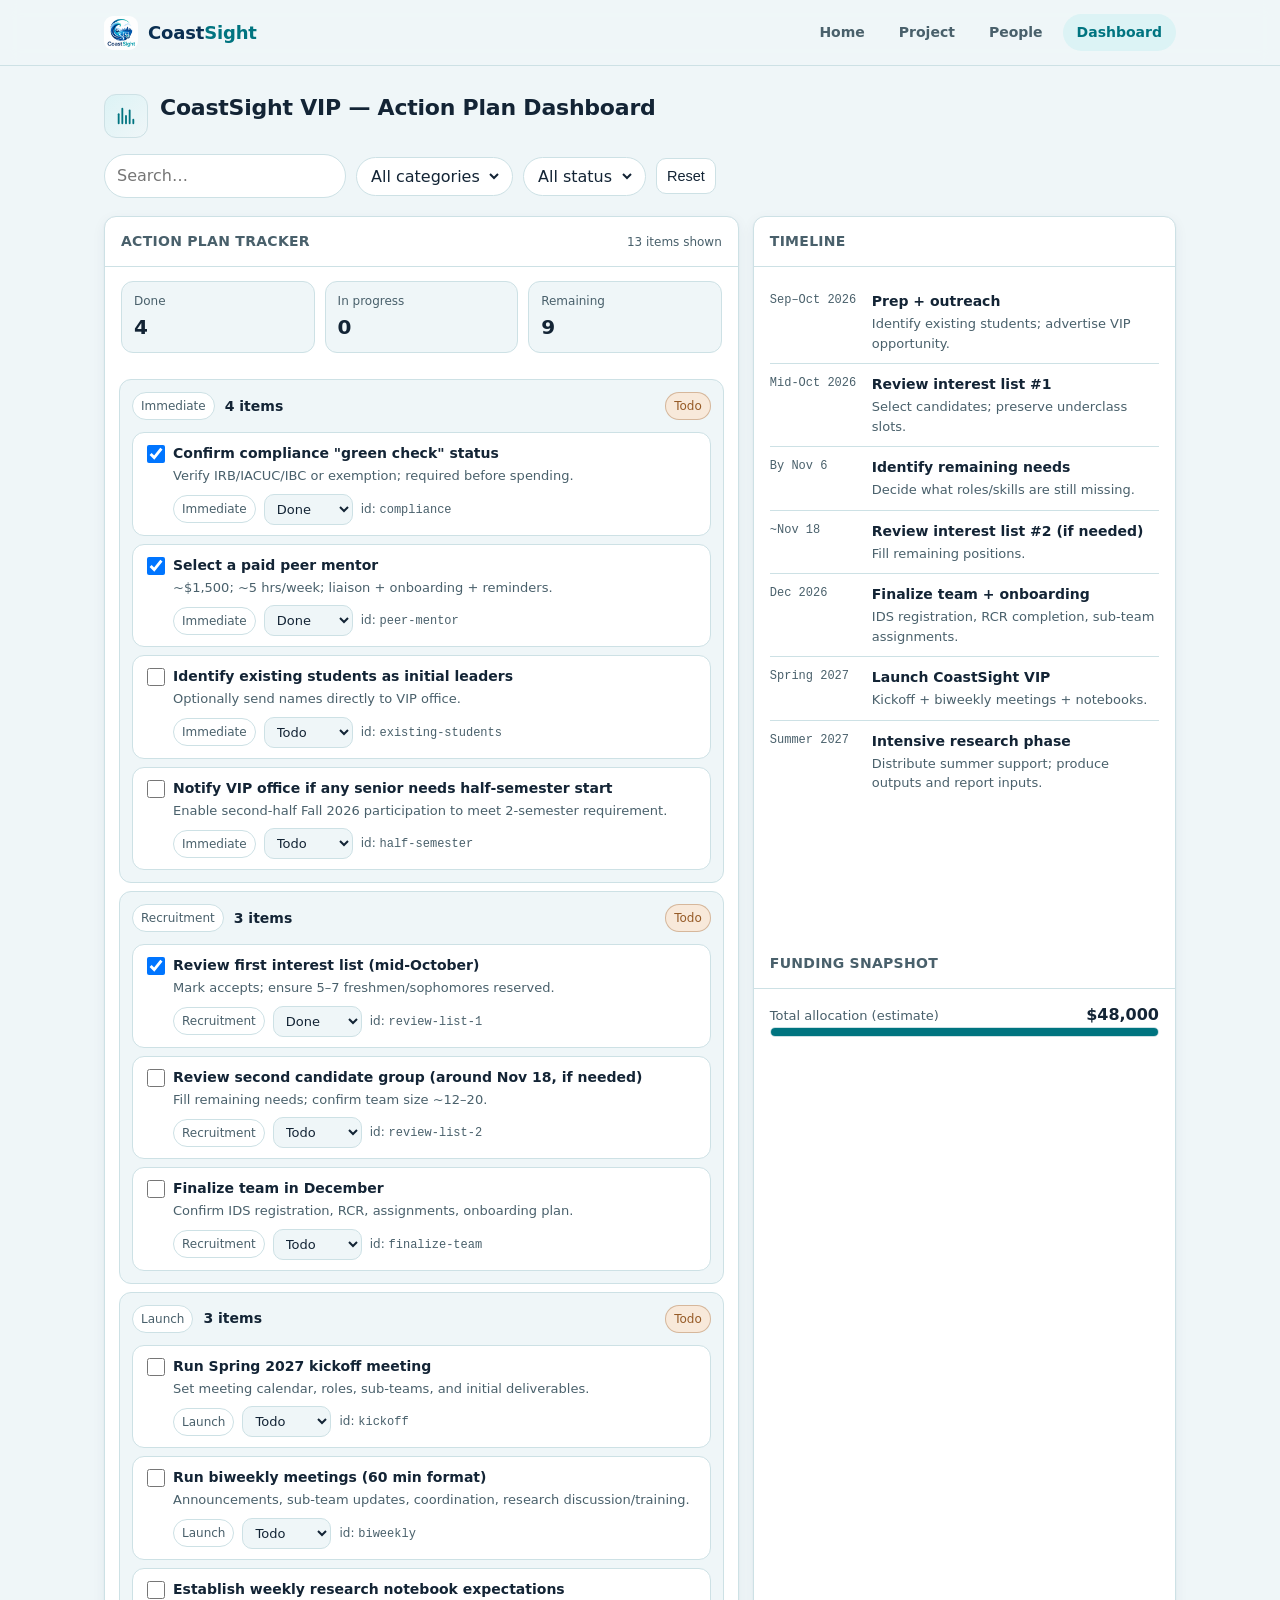
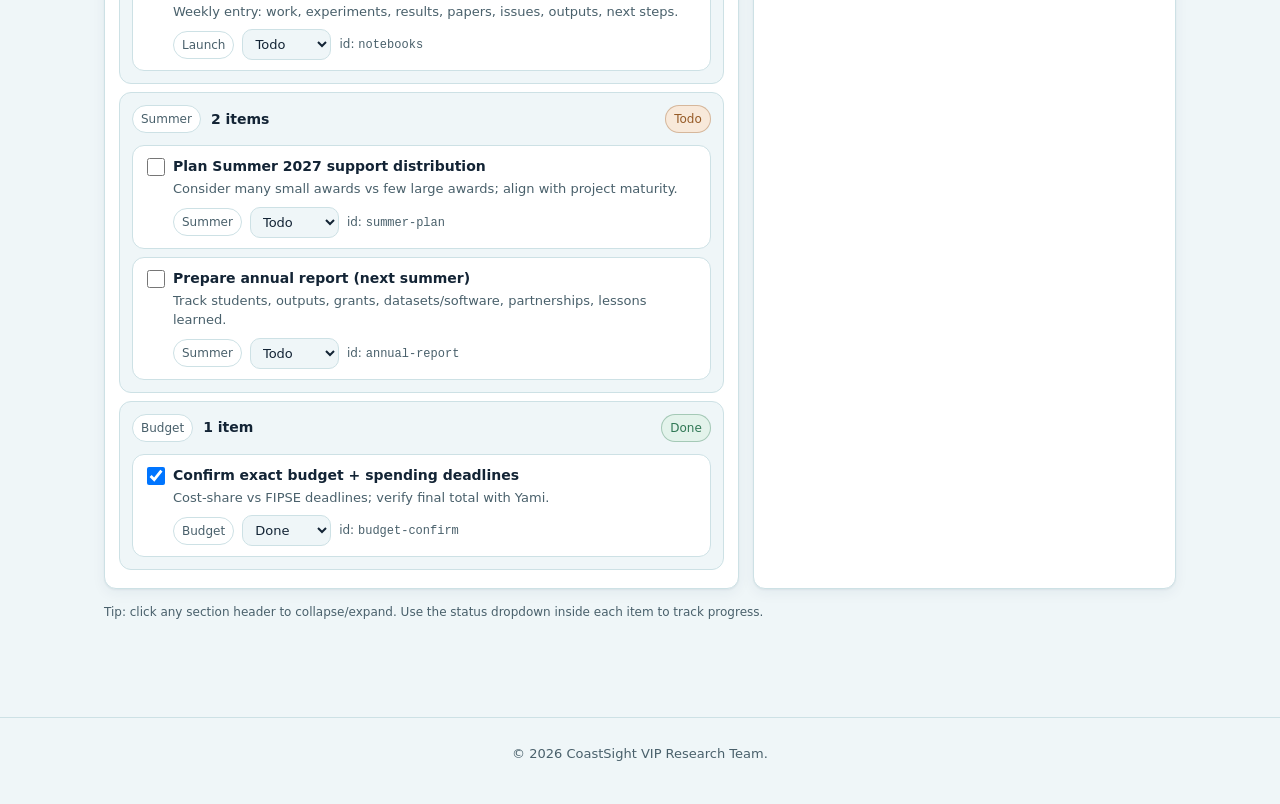
==== commit ef1d8239: "Dashboard: mark first interest-list review and budget confirmation done Co-Authored-By: Claude Opus " ====
--- a/dashboard/index.html
+++ b/dashboard/index.html
@@ -241,20 +241,20 @@
 
 <script>
 (() => {
-  const STORAGE_KEY = 'coastsight_vip_dashboard_v2';
+  const STORAGE_KEY = 'coastsight_vip_dashboard_v3';
 
   const DEFAULT = {
     budget: { total: 48000, mentor: 1500, travel: 0 },
     tasks: [
       // Immediate
       { id:'compliance', cat:'Immediate', title:'Confirm compliance "green check" status', desc:'Verify IRB/IACUC/IBC or exemption; required before spending.', status:'Done', done:true },
-      { id:'budget-confirm', cat:'Budget', title:'Confirm exact budget + spending deadlines', desc:'Cost-share vs FIPSE deadlines; verify final total with Yami.', status:'Todo', done:false },
+      { id:'budget-confirm', cat:'Budget', title:'Confirm exact budget + spending deadlines', desc:'Cost-share vs FIPSE deadlines; verify final total with Yami.', status:'Done', done:true },
       { id:'peer-mentor', cat:'Immediate', title:'Select a paid peer mentor', desc:'~$1,500; ~5 hrs/week; liaison + onboarding + reminders.', status:'Done', done:true },
       { id:'existing-students', cat:'Immediate', title:'Identify existing students as initial leaders', desc:'Optionally send names directly to VIP office.', status:'Todo', done:false },
       { id:'half-semester', cat:'Immediate', title:'Notify VIP office if any senior needs half-semester start', desc:'Enable second-half Fall 2026 participation to meet 2-semester requirement.', status:'Todo', done:false },
 
       // Recruitment
-      { id:'review-list-1', cat:'Recruitment', title:'Review first interest list (mid-October)', desc:'Mark accepts; ensure 5–7 freshmen/sophomores reserved.', status:'Todo', done:false },
+      { id:'review-list-1', cat:'Recruitment', title:'Review first interest list (mid-October)', desc:'Mark accepts; ensure 5–7 freshmen/sophomores reserved.', status:'Done', done:true },
       { id:'review-list-2', cat:'Recruitment', title:'Review second candidate group (around Nov 18, if needed)', desc:'Fill remaining needs; confirm team size ~12–20.', status:'Todo', done:false },
       { id:'finalize-team', cat:'Recruitment', title:'Finalize team in December', desc:'Confirm IDS registration, RCR, assignments, onboarding plan.', status:'Todo', done:false },
 
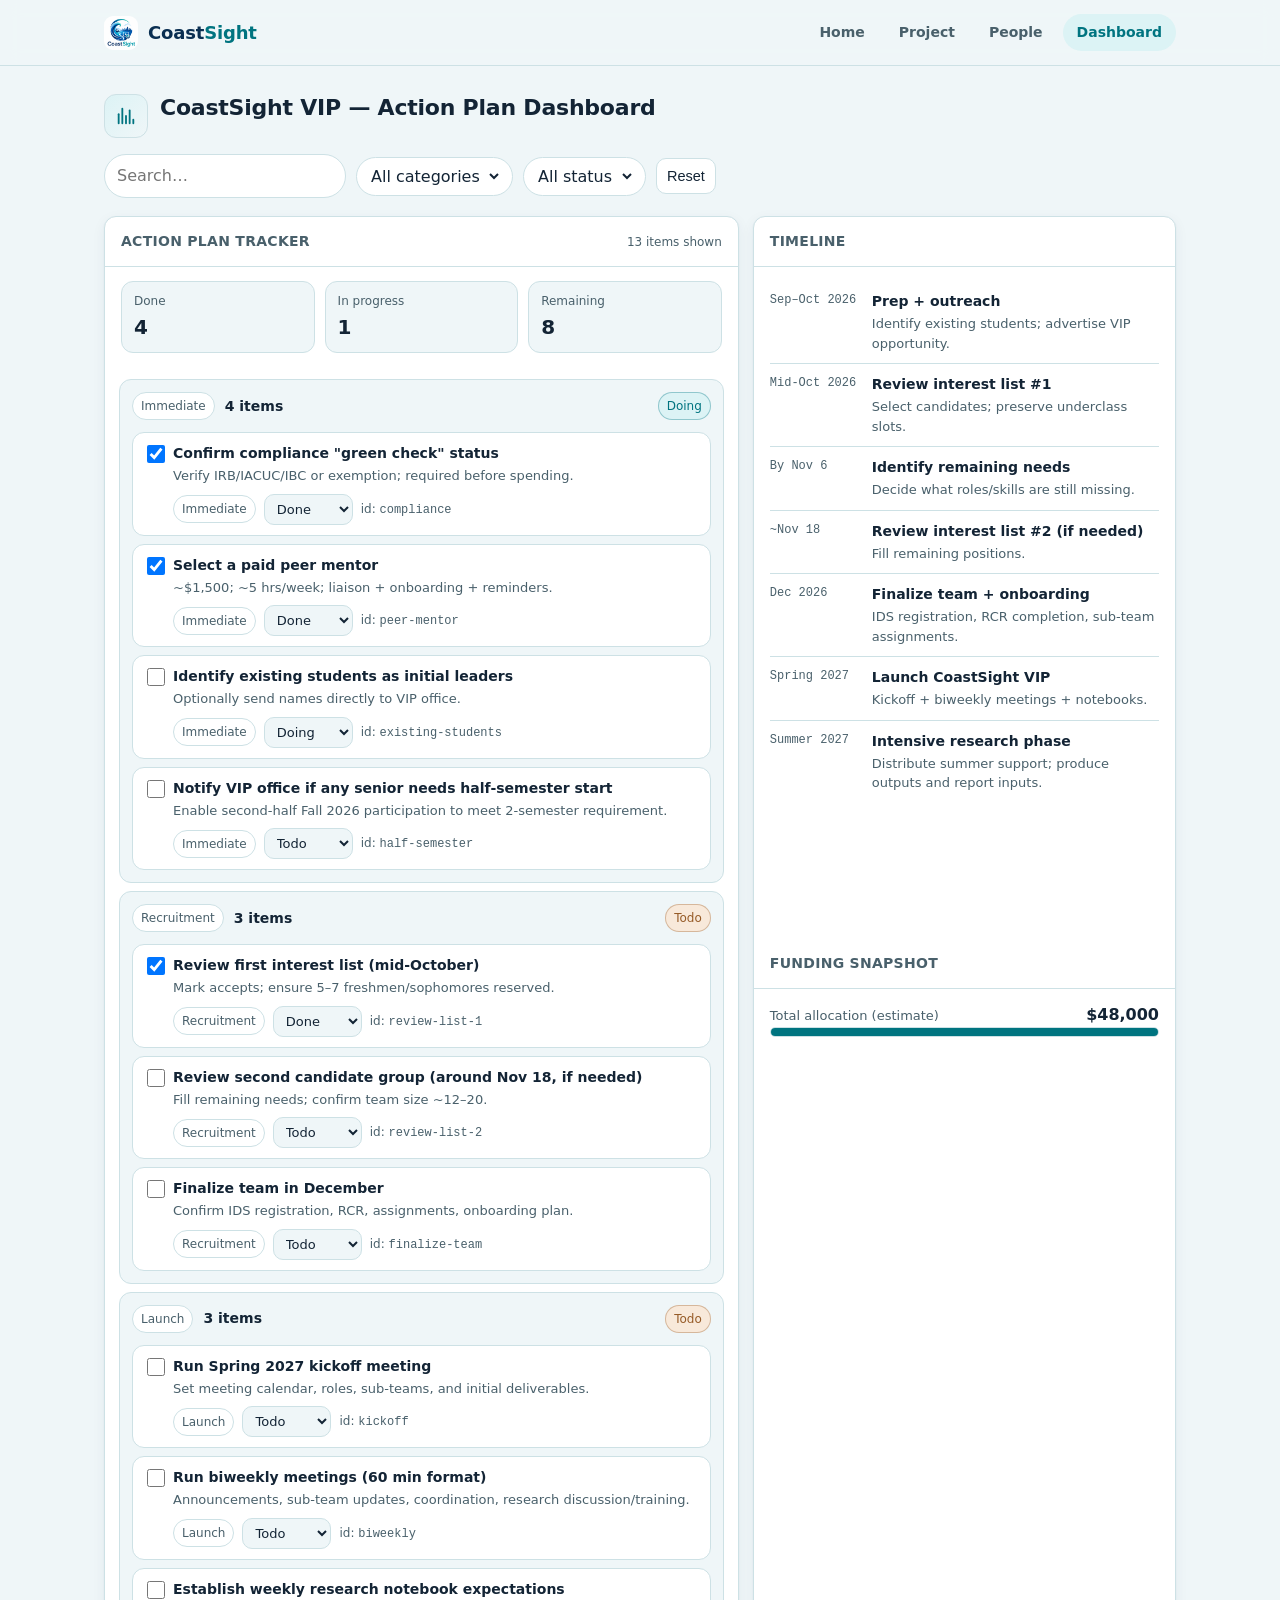
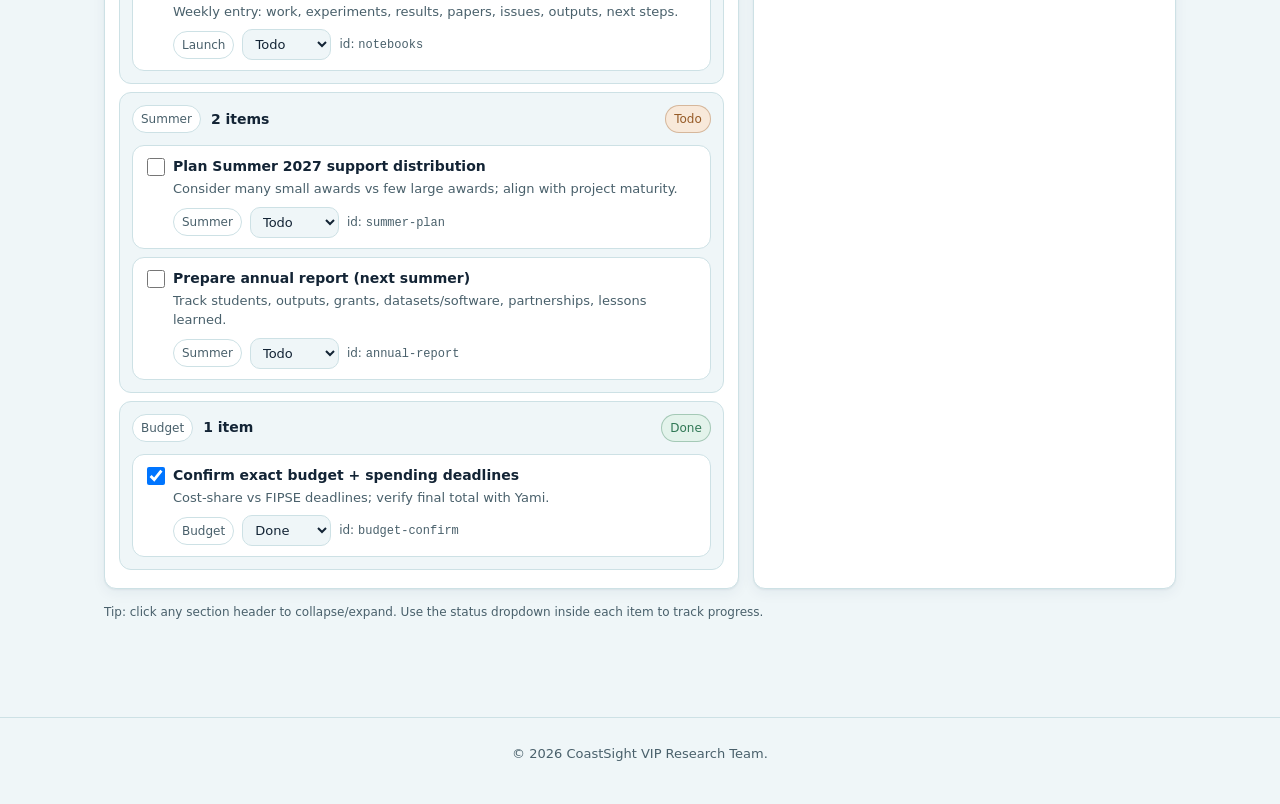
==== commit 264d78e3: "Dashboard: mark existing-student leaders as in progress Co-Authored-By: Claude Opus 5.5 <noreply@ant" ====
--- a/dashboard/index.html
+++ b/dashboard/index.html
@@ -241,7 +241,7 @@
 
 <script>
 (() => {
-  const STORAGE_KEY = 'coastsight_vip_dashboard_v3';
+  const STORAGE_KEY = 'coastsight_vip_dashboard_v4';
 
   const DEFAULT = {
     budget: { total: 48000, mentor: 1500, travel: 0 },
@@ -250,7 +250,7 @@
       { id:'compliance', cat:'Immediate', title:'Confirm compliance "green check" status', desc:'Verify IRB/IACUC/IBC or exemption; required before spending.', status:'Done', done:true },
       { id:'budget-confirm', cat:'Budget', title:'Confirm exact budget + spending deadlines', desc:'Cost-share vs FIPSE deadlines; verify final total with Yami.', status:'Done', done:true },
       { id:'peer-mentor', cat:'Immediate', title:'Select a paid peer mentor', desc:'~$1,500; ~5 hrs/week; liaison + onboarding + reminders.', status:'Done', done:true },
-      { id:'existing-students', cat:'Immediate', title:'Identify existing students as initial leaders', desc:'Optionally send names directly to VIP office.', status:'Todo', done:false },
+      { id:'existing-students', cat:'Immediate', title:'Identify existing students as initial leaders', desc:'Optionally send names directly to VIP office.', status:'Doing', done:false },
       { id:'half-semester', cat:'Immediate', title:'Notify VIP office if any senior needs half-semester start', desc:'Enable second-half Fall 2026 participation to meet 2-semester requirement.', status:'Todo', done:false },
 
       // Recruitment
